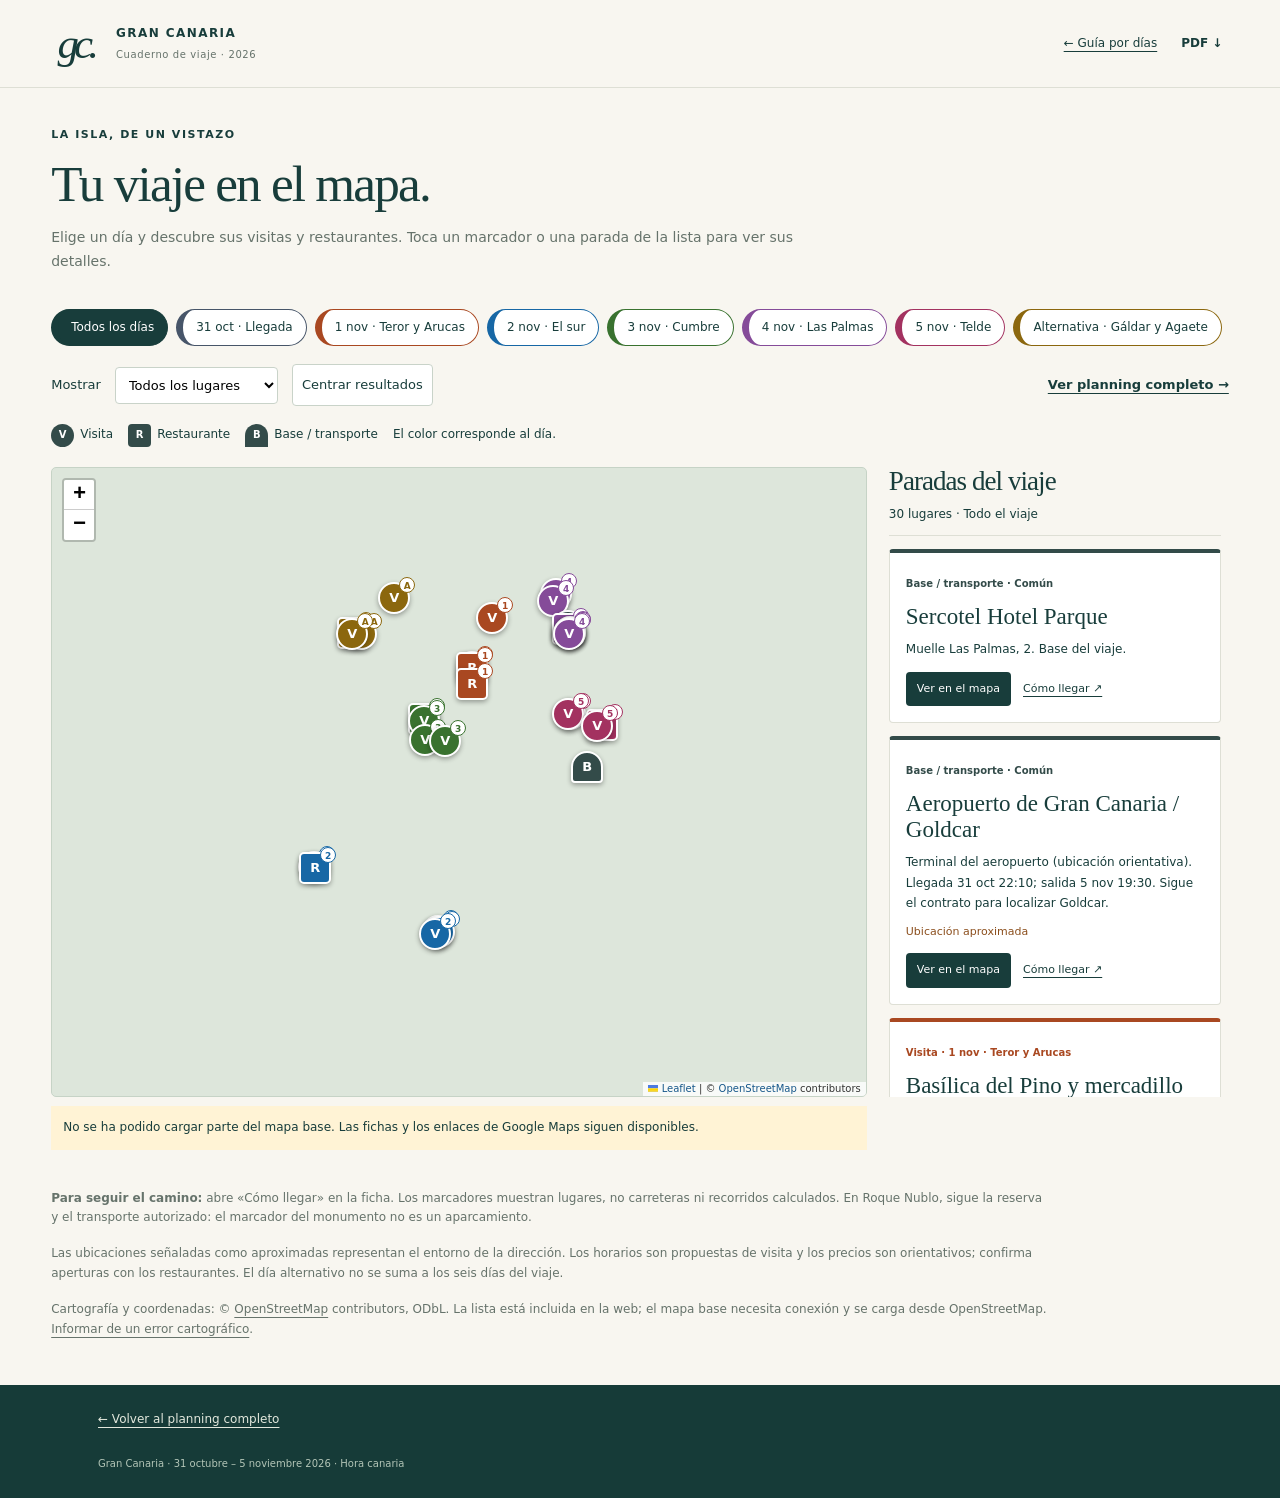
==== mapa.html @ e0707c63 "Add interactive trip map with daily and restaurant filters" ====
<!doctype html>
<html lang="es"><head><meta charset="utf-8"><meta name="viewport" content="width=device-width,initial-scale=1"><meta name="theme-color" content="#173e3c"><meta name="description" content="Mapa interactivo del viaje a Gran Canaria: lugares y restaurantes por día."><title>Mapa del viaje · Gran Canaria 2026</title><link rel="icon" href="assets/favicon.svg"><link rel="stylesheet" href="assets/leaflet/leaflet.css"><link rel="stylesheet" href="style.css"><link rel="stylesheet" href="map.css"><script src="assets/leaflet/leaflet.js" defer></script><script src="map.js" defer></script></head>
<body class="map-page"><a class="skip" href="#map-main">Saltar al mapa y filtros</a><header class="site-header"><a class="brand" href="index.html#inicio"><span class="brand-mark" aria-hidden="true">gc.</span><span>GRAN CANARIA<small>Cuaderno de viaje · 2026</small></span></a><div class="header-actions"><a href="index.html#inicio">← Guía por días</a><a class="pdf-link" href="guia-gran-canaria.pdf" download>PDF ↓</a></div></header>
<main id="map-main"><div class="map-intro"><span class="eyebrow">La isla, de un vistazo</span><h1>Tu viaje en el mapa.</h1><p>Elige un día y descubre sus visitas y restaurantes. Toca un marcador o una parada de la lista para ver sus detalles.</p></div>
<section class="map-controls" aria-label="Filtros del mapa"><div id="day-filters" role="group" aria-label="Día del viaje"></div><div class="type-controls"><label for="place-type">Mostrar</label><select id="place-type"><option value="all">Todos los lugares</option><option value="visita">Solo visitas</option><option value="restaurante">Solo restaurantes</option><option value="base">Hotel y aeropuerto</option></select><button id="fit-map" type="button">Centrar resultados</button><a id="day-planning" href="index.html#inicio">Ver planning completo →</a></div><p class="map-key"><span><i class="key-symbol circle">V</i> Visita</span><span><i class="key-symbol square">R</i> Restaurante</span><span><i class="key-symbol base">B</i> Base / transporte</span><span>El color corresponde al día.</span></p></section>
<div class="map-workspace"><section class="map-view" aria-label="Mapa de lugares"><div id="trip-map" aria-label="Mapa interactivo de Gran Canaria"></div><p id="map-message" role="status">Cargando mapa…</p></section><section class="places-panel" aria-labelledby="results-title"><div class="results-header"><h2 id="results-title">Paradas del viaje</h2><p id="place-count" aria-live="polite"></p></div><div id="place-list"></div></section></div>
<aside class="map-notes"><p><b>Para seguir el camino:</b> abre «Cómo llegar» en la ficha. Los marcadores muestran lugares, no carreteras ni recorridos calculados. En Roque Nublo, sigue la reserva y el transporte autorizado: el marcador del monumento no es un aparcamiento.</p><p>Las ubicaciones señaladas como aproximadas representan el entorno de la dirección. Los horarios son propuestas de visita y los precios son orientativos; confirma aperturas con los restaurantes. El día alternativo no se suma a los seis días del viaje.</p><p>Cartografía y coordenadas: © <a href="https://www.openstreetmap.org/copyright" target="_blank" rel="noopener">OpenStreetMap</a> contributors, ODbL. La lista está incluida en la web; el mapa base necesita conexión y se carga desde OpenStreetMap. <a href="https://www.openstreetmap.org/fixthemap" target="_blank" rel="noopener">Informar de un error cartográfico</a>.</p></aside>
<noscript><p class="map-notes">Activa JavaScript para utilizar el mapa y los filtros. Puedes seguir usando todas las rutas en la <a href="index.html">guía por días</a>.</p></noscript></main><footer><a href="index.html#inicio">← Volver al planning completo</a><p class="footer-note">Gran Canaria · 31 octubre – 5 noviembre 2026 · Hora canaria</p></footer></body></html>
---- assets/leaflet/leaflet.css ----
/* required styles */

.leaflet-pane,
.leaflet-tile,
.leaflet-marker-icon,
.leaflet-marker-shadow,
.leaflet-tile-container,
.leaflet-pane > svg,
.leaflet-pane > canvas,
.leaflet-zoom-box,
.leaflet-image-layer,
.leaflet-layer {
	position: absolute;
	left: 0;
	top: 0;
	}
.leaflet-container {
	overflow: hidden;
	}
.leaflet-tile,
.leaflet-marker-icon,
.leaflet-marker-shadow {
	-webkit-user-select: none;
	   -moz-user-select: none;
	        user-select: none;
	  -webkit-user-drag: none;
	}
/* Prevents IE11 from highlighting tiles in blue */
.leaflet-tile::selection {
	background: transparent;
}
/* Safari renders non-retina tile on retina better with this, but Chrome is worse */
.leaflet-safari .leaflet-tile {
	image-rendering: -webkit-optimize-contrast;
	}
/* hack that prevents hw layers "stretching" when loading new tiles */
.leaflet-safari .leaflet-tile-container {
	width: 1600px;
	height: 1600px;
	-webkit-transform-origin: 0 0;
	}
.leaflet-marker-icon,
.leaflet-marker-shadow {
	display: block;
	}
/* .leaflet-container svg: reset svg max-width decleration shipped in Joomla! (joomla.org) 3.x */
/* .leaflet-container img: map is broken in FF if you have max-width: 100% on tiles */
.leaflet-container .leaflet-overlay-pane svg {
	max-width: none !important;
	max-height: none !important;
	}
.leaflet-container .leaflet-marker-pane img,
.leaflet-container .leaflet-shadow-pane img,
.leaflet-container .leaflet-tile-pane img,
.leaflet-container img.leaflet-image-layer,
.leaflet-container .leaflet-tile {
	max-width: none !important;
	max-height: none !important;
	width: auto;
	padding: 0;
	}

.leaflet-container img.leaflet-tile {
	/* See: https://bugs.chromium.org/p/chromium/issues/detail?id=600120 */
	mix-blend-mode: plus-lighter;
}

.leaflet-container.leaflet-touch-zoom {
	-ms-touch-action: pan-x pan-y;
	touch-action: pan-x pan-y;
	}
.leaflet-container.leaflet-touch-drag {
	-ms-touch-action: pinch-zoom;
	/* Fallback for FF which doesn't support pinch-zoom */
	touch-action: none;
	touch-action: pinch-zoom;
}
.leaflet-container.leaflet-touch-drag.leaflet-touch-zoom {
	-ms-touch-action: none;
	touch-action: none;
}
.leaflet-container {
	-webkit-tap-highlight-color: transparent;
}
.leaflet-container a {
	-webkit-tap-highlight-color: rgba(51, 181, 229, 0.4);
}
.leaflet-tile {
	filter: inherit;
	visibility: hidden;
	}
.leaflet-tile-loaded {
	visibility: inherit;
	}
.leaflet-zoom-box {
	width: 0;
	height: 0;
	-moz-box-sizing: border-box;
	     box-sizing: border-box;
	z-index: 800;
	}
/* workaround for https://bugzilla.mozilla.org/show_bug.cgi?id=888319 */
.leaflet-overlay-pane svg {
	-moz-user-select: none;
	}

.leaflet-pane         { z-index: 400; }

.leaflet-tile-pane    { z-index: 200; }
.leaflet-overlay-pane { z-index: 400; }
.leaflet-shadow-pane  { z-index: 500; }
.leaflet-marker-pane  { z-index: 600; }
.leaflet-tooltip-pane   { z-index: 650; }
.leaflet-popup-pane   { z-index: 700; }

.leaflet-map-pane canvas { z-index: 100; }
.leaflet-map-pane svg    { z-index: 200; }

.leaflet-vml-shape {
	width: 1px;
	height: 1px;
	}
.lvml {
	behavior: url(#default#VML);
	display: inline-block;
	position: absolute;
	}


/* control positioning */

.leaflet-control {
	position: relative;
	z-index: 800;
	pointer-events: visiblePainted; /* IE 9-10 doesn't have auto */
	pointer-events: auto;
	}
.leaflet-top,
.leaflet-bottom {
	position: absolute;
	z-index: 1000;
	pointer-events: none;
	}
.leaflet-top {
	top: 0;
	}
.leaflet-right {
	right: 0;
	}
.leaflet-bottom {
	bottom: 0;
	}
.leaflet-left {
	left: 0;
	}
.leaflet-control {
	float: left;
	clear: both;
	}
.leaflet-right .leaflet-control {
	float: right;
	}
.leaflet-top .leaflet-control {
	margin-top: 10px;
	}
.leaflet-bottom .leaflet-control {
	margin-bottom: 10px;
	}
.leaflet-left .leaflet-control {
	margin-left: 10px;
	}
.leaflet-right .leaflet-control {
	margin-right: 10px;
	}


/* zoom and fade animations */

.leaflet-fade-anim .leaflet-popup {
	opacity: 0;
	-webkit-transition: opacity 0.2s linear;
	   -moz-transition: opacity 0.2s linear;
	        transition: opacity 0.2s linear;
	}
.leaflet-fade-anim .leaflet-map-pane .leaflet-popup {
	opacity: 1;
	}
.leaflet-zoom-animated {
	-webkit-transform-origin: 0 0;
	    -ms-transform-origin: 0 0;
	        transform-origin: 0 0;
	}
svg.leaflet-zoom-animated {
	will-change: transform;
}

.leaflet-zoom-anim .leaflet-zoom-animated {
	-webkit-transition: -webkit-transform 0.25s cubic-bezier(0,0,0.25,1);
	   -moz-transition:    -moz-transform 0.25s cubic-bezier(0,0,0.25,1);
	        transition:         transform 0.25s cubic-bezier(0,0,0.25,1);
	}
.leaflet-zoom-anim .leaflet-tile,
.leaflet-pan-anim .leaflet-tile {
	-webkit-transition: none;
	   -moz-transition: none;
	        transition: none;
	}

.leaflet-zoom-anim .leaflet-zoom-hide {
	visibility: hidden;
	}


/* cursors */

.leaflet-interactive {
	cursor: pointer;
	}
.leaflet-grab {
	cursor: -webkit-grab;
	cursor:    -moz-grab;
	cursor:         grab;
	}
.leaflet-crosshair,
.leaflet-crosshair .leaflet-interactive {
	cursor: crosshair;
	}
.leaflet-popup-pane,
.leaflet-control {
	cursor: auto;
	}
.leaflet-dragging .leaflet-grab,
.leaflet-dragging .leaflet-grab .leaflet-interactive,
.leaflet-dragging .leaflet-marker-draggable {
	cursor: move;
	cursor: -webkit-grabbing;
	cursor:    -moz-grabbing;
	cursor:         grabbing;
	}

/* marker & overlays interactivity */
.leaflet-marker-icon,
.leaflet-marker-shadow,
.leaflet-image-layer,
.leaflet-pane > svg path,
.leaflet-tile-container {
	pointer-events: none;
	}

.leaflet-marker-icon.leaflet-interactive,
.leaflet-image-layer.leaflet-interactive,
.leaflet-pane > svg path.leaflet-interactive,
svg.leaflet-image-layer.leaflet-interactive path {
	pointer-events: visiblePainted; /* IE 9-10 doesn't have auto */
	pointer-events: auto;
	}

/* visual tweaks */

.leaflet-container {
	background: #ddd;
	outline-offset: 1px;
	}
.leaflet-container a {
	color: #0078A8;
	}
.leaflet-zoom-box {
	border: 2px dotted #38f;
	background: rgba(255,255,255,0.5);
	}


/* general typography */
.leaflet-container {
	font-family: "Helvetica Neue", Arial, Helvetica, sans-serif;
	font-size: 12px;
	font-size: 0.75rem;
	line-height: 1.5;
	}


/* general toolbar styles */

.leaflet-bar {
	box-shadow: 0 1px 5px rgba(0,0,0,0.65);
	border-radius: 4px;
	}
.leaflet-bar a {
	background-color: #fff;
	border-bottom: 1px solid #ccc;
	width: 26px;
	height: 26px;
	line-height: 26px;
	display: block;
	text-align: center;
	text-decoration: none;
	color: black;
	}
.leaflet-bar a,
.leaflet-control-layers-toggle {
	background-position: 50% 50%;
	background-repeat: no-repeat;
	display: block;
	}
.leaflet-bar a:hover,
.leaflet-bar a:focus {
	background-color: #f4f4f4;
	}
.leaflet-bar a:first-child {
	border-top-left-radius: 4px;
	border-top-right-radius: 4px;
	}
.leaflet-bar a:last-child {
	border-bottom-left-radius: 4px;
	border-bottom-right-radius: 4px;
	border-bottom: none;
	}
.leaflet-bar a.leaflet-disabled {
	cursor: default;
	background-color: #f4f4f4;
	color: #bbb;
	}

.leaflet-touch .leaflet-bar a {
	width: 30px;
	height: 30px;
	line-height: 30px;
	}
.leaflet-touch .leaflet-bar a:first-child {
	border-top-left-radius: 2px;
	border-top-right-radius: 2px;
	}
.leaflet-touch .leaflet-bar a:last-child {
	border-bottom-left-radius: 2px;
	border-bottom-right-radius: 2px;
	}

/* zoom control */

.leaflet-control-zoom-in,
.leaflet-control-zoom-out {
	font: bold 18px 'Lucida Console', Monaco, monospace;
	text-indent: 1px;
	}

.leaflet-touch .leaflet-control-zoom-in, .leaflet-touch .leaflet-control-zoom-out  {
	font-size: 22px;
	}


/* layers control */

.leaflet-control-layers {
	box-shadow: 0 1px 5px rgba(0,0,0,0.4);
	background: #fff;
	border-radius: 5px;
	}
.leaflet-control-layers-toggle {
	background-image: url(images/layers.png);
	width: 36px;
	height: 36px;
	}
.leaflet-retina .leaflet-control-layers-toggle {
	background-image: url(images/layers-2x.png);
	background-size: 26px 26px;
	}
.leaflet-touch .leaflet-control-layers-toggle {
	width: 44px;
	height: 44px;
	}
.leaflet-control-layers .leaflet-control-layers-list,
.leaflet-control-layers-expanded .leaflet-control-layers-toggle {
	display: none;
	}
.leaflet-control-layers-expanded .leaflet-control-layers-list {
	display: block;
	position: relative;
	}
.leaflet-control-layers-expanded {
	padding: 6px 10px 6px 6px;
	color: #333;
	background: #fff;
	}
.leaflet-control-layers-scrollbar {
	overflow-y: scroll;
	overflow-x: hidden;
	padding-right: 5px;
	}
.leaflet-control-layers-selector {
	margin-top: 2px;
	position: relative;
	top: 1px;
	}
.leaflet-control-layers label {
	display: block;
	font-size: 13px;
	font-size: 1.08333em;
	}
.leaflet-control-layers-separator {
	height: 0;
	border-top: 1px solid #ddd;
	margin: 5px -10px 5px -6px;
	}

/* Default icon URLs */
.leaflet-default-icon-path { /* used only in path-guessing heuristic, see L.Icon.Default */
	background-image: url(images/marker-icon.png);
	}


/* attribution and scale controls */

.leaflet-container .leaflet-control-attribution {
	background: #fff;
	background: rgba(255, 255, 255, 0.8);
	margin: 0;
	}
.leaflet-control-attribution,
.leaflet-control-scale-line {
	padding: 0 5px;
	color: #333;
	line-height: 1.4;
	}
.leaflet-control-attribution a {
	text-decoration: none;
	}
.leaflet-control-attribution a:hover,
.leaflet-control-attribution a:focus {
	text-decoration: underline;
	}
.leaflet-attribution-flag {
	display: inline !important;
	vertical-align: baseline !important;
	width: 1em;
	height: 0.6669em;
	}
.leaflet-left .leaflet-control-scale {
	margin-left: 5px;
	}
.leaflet-bottom .leaflet-control-scale {
	margin-bottom: 5px;
	}
.leaflet-control-scale-line {
	border: 2px solid #777;
	border-top: none;
	line-height: 1.1;
	padding: 2px 5px 1px;
	white-space: nowrap;
	-moz-box-sizing: border-box;
	     box-sizing: border-box;
	background: rgba(255, 255, 255, 0.8);
	text-shadow: 1px 1px #fff;
	}
.leaflet-control-scale-line:not(:first-child) {
	border-top: 2px solid #777;
	border-bottom: none;
	margin-top: -2px;
	}
.leaflet-control-scale-line:not(:first-child):not(:last-child) {
	border-bottom: 2px solid #777;
	}

.leaflet-touch .leaflet-control-attribution,
.leaflet-touch .leaflet-control-layers,
.leaflet-touch .leaflet-bar {
	box-shadow: none;
	}
.leaflet-touch .leaflet-control-layers,
.leaflet-touch .leaflet-bar {
	border: 2px solid rgba(0,0,0,0.2);
	background-clip: padding-box;
	}


/* popup */

.leaflet-popup {
	position: absolute;
	text-align: center;
	margin-bottom: 20px;
	}
.leaflet-popup-content-wrapper {
	padding: 1px;
	text-align: left;
	border-radius: 12px;
	}
.leaflet-popup-content {
	margin: 13px 24px 13px 20px;
	line-height: 1.3;
	font-size: 13px;
	font-size: 1.08333em;
	min-height: 1px;
	}
.leaflet-popup-content p {
	margin: 17px 0;
	margin: 1.3em 0;
	}
.leaflet-popup-tip-container {
	width: 40px;
	height: 20px;
	position: absolute;
	left: 50%;
	margin-top: -1px;
	margin-left: -20px;
	overflow: hidden;
	pointer-events: none;
	}
.leaflet-popup-tip {
	width: 17px;
	height: 17px;
	padding: 1px;

	margin: -10px auto 0;
	pointer-events: auto;

	-webkit-transform: rotate(45deg);
	   -moz-transform: rotate(45deg);
	    -ms-transform: rotate(45deg);
	        transform: rotate(45deg);
	}
.leaflet-popup-content-wrapper,
.leaflet-popup-tip {
	background: white;
	color: #333;
	box-shadow: 0 3px 14px rgba(0,0,0,0.4);
	}
.leaflet-container a.leaflet-popup-close-button {
	position: absolute;
	top: 0;
	right: 0;
	border: none;
	text-align: center;
	width: 24px;
	height: 24px;
	font: 16px/24px Tahoma, Verdana, sans-serif;
	color: #757575;
	text-decoration: none;
	background: transparent;
	}
.leaflet-container a.leaflet-popup-close-button:hover,
.leaflet-container a.leaflet-popup-close-button:focus {
	color: #585858;
	}
.leaflet-popup-scrolled {
	overflow: auto;
	}

.leaflet-oldie .leaflet-popup-content-wrapper {
	-ms-zoom: 1;
	}
.leaflet-oldie .leaflet-popup-tip {
	width: 24px;
	margin: 0 auto;

	-ms-filter: "progid:DXImageTransform.Microsoft.Matrix(M11=0.70710678, M12=0.70710678, M21=-0.70710678, M22=0.70710678)";
	filter: progid:DXImageTransform.Microsoft.Matrix(M11=0.70710678, M12=0.70710678, M21=-0.70710678, M22=0.70710678);
	}

.leaflet-oldie .leaflet-control-zoom,
.leaflet-oldie .leaflet-control-layers,
.leaflet-oldie .leaflet-popup-content-wrapper,
.leaflet-oldie .leaflet-popup-tip {
	border: 1px solid #999;
	}


/* div icon */

.leaflet-div-icon {
	background: #fff;
	border: 1px solid #666;
	}


/* Tooltip */
/* Base styles for the element that has a tooltip */
.leaflet-tooltip {
	position: absolute;
	padding: 6px;
	background-color: #fff;
	border: 1px solid #fff;
	border-radius: 3px;
	color: #222;
	white-space: nowrap;
	-webkit-user-select: none;
	-moz-user-select: none;
	-ms-user-select: none;
	user-select: none;
	pointer-events: none;
	box-shadow: 0 1px 3px rgba(0,0,0,0.4);
	}
.leaflet-tooltip.leaflet-interactive {
	cursor: pointer;
	pointer-events: auto;
	}
.leaflet-tooltip-top:before,
.leaflet-tooltip-bottom:before,
.leaflet-tooltip-left:before,
.leaflet-tooltip-right:before {
	position: absolute;
	pointer-events: none;
	border: 6px solid transparent;
	background: transparent;
	content: "";
	}

/* Directions */

.leaflet-tooltip-bottom {
	margin-top: 6px;
}
.leaflet-tooltip-top {
	margin-top: -6px;
}
.leaflet-tooltip-bottom:before,
.leaflet-tooltip-top:before {
	left: 50%;
	margin-left: -6px;
	}
.leaflet-tooltip-top:before {
	bottom: 0;
	margin-bottom: -12px;
	border-top-color: #fff;
	}
.leaflet-tooltip-bottom:before {
	top: 0;
	margin-top: -12px;
	margin-left: -6px;
	border-bottom-color: #fff;
	}
.leaflet-tooltip-left {
	margin-left: -6px;
}
.leaflet-tooltip-right {
	margin-left: 6px;
}
.leaflet-tooltip-left:before,
.leaflet-tooltip-right:before {
	top: 50%;
	margin-top: -6px;
	}
.leaflet-tooltip-left:before {
	right: 0;
	margin-right: -12px;
	border-left-color: #fff;
	}
.leaflet-tooltip-right:before {
	left: 0;
	margin-left: -12px;
	border-right-color: #fff;
	}

/* Printing */

@media print {
	/* Prevent printers from removing background-images of controls. */
	.leaflet-control {
		-webkit-print-color-adjust: exact;
		print-color-adjust: exact;
		}
	}
---- style.css ----
@charset "UTF-8";
:root{--ink:#183d3b;--muted:#66736b;--paper:#f8f6f0;--line:#dedfd5;--sand:#e9e2d1;--accent:#b55738;--white:#fff;--serif:Georgia,'Times New Roman',serif;--sans:system-ui,-apple-system,'Segoe UI',sans-serif}*{box-sizing:border-box}html{scroll-behavior:smooth;scroll-padding-top:145px}body{margin:0;background:var(--paper);color:var(--ink);font-family:var(--sans);font-size:16px;line-height:1.65}a{color:inherit;text-underline-offset:4px}button{font:inherit;cursor:pointer}button,a{-webkit-tap-highlight-color:transparent}a:focus-visible,button:focus-visible,summary:focus-visible{outline:3px solid #d87845;outline-offset:5px}button{color:inherit}h1,h2,h3,p{margin-top:0}h1,h2{font-family:var(--serif);font-weight:400;letter-spacing:-.035em;line-height:1.08}h3{line-height:1.3}p{margin-bottom:16px}.skip{position:fixed;z-index:100;top:-100px;left:15px;padding:12px;background:#fff}.skip:focus{top:10px}.site-header{height:88px;padding:0 4.5%;display:flex;align-items:center;justify-content:space-between;background:var(--paper);border-bottom:1px solid var(--line)}.brand{display:flex;align-items:center;gap:15px;text-decoration:none;font-size:12px;letter-spacing:.12em;font-weight:650}.brand small{display:block;font-size:10px;letter-spacing:.06em;font-weight:400;color:var(--muted);margin-top:3px}.brand-mark{font:italic 43px var(--serif);letter-spacing:-5px;margin-right:7px}.header-actions{display:flex;align-items:center;gap:24px;font-size:12px}.header-actions button{border:0;background:none;font-size:12px;text-decoration:underline;text-underline-offset:4px}.pdf-link{font-weight:650;text-decoration:none}.progress{color:var(--muted)}.day-nav{display:flex;gap:6px;justify-content:center;padding:13px 24px;background:rgba(248,246,240,.97);border-bottom:1px solid var(--line);position:sticky;top:0;z-index:20;overflow-x:auto;white-space:nowrap;scrollbar-width:thin}.day-nav a{font-size:12px;text-decoration:none;padding:8px 15px;border-radius:30px;transition:background .2s}.day-nav a:hover{background:var(--sand)}.day-nav a[aria-current=page]{background:var(--ink);color:#fff}.cover{height:570px;position:relative;overflow:hidden;color:white}.cover>img,.day-hero>img{position:absolute;width:100%;height:100%;object-fit:cover}.cover>img{object-position:center 50%}.cover-shade{position:absolute;inset:0;background:linear-gradient(90deg,rgba(9,32,31,.76),rgba(9,32,31,.24) 65%,rgba(9,32,31,.12))}.cover-copy{position:relative;padding:65px 8%;max-width:850px}.eyebrow{font-size:11px;font-weight:650;letter-spacing:.14em;text-transform:uppercase;display:block;margin-bottom:16px}.cover h1{font-size:clamp(58px,6.5vw,94px);margin:8px 0 22px}.cover h1 em{font-weight:400;color:#ede6cf}.cover p{font-size:16px;line-height:1.7;color:#f0f2e9;margin-bottom:28px}.button{display:inline-flex;align-items:center;justify-content:center;gap:25px;text-decoration:none;background:var(--ink);color:#fff;padding:13px 23px;border-radius:3px;font-size:13px;font-weight:600;border:1px solid transparent;min-height:46px}.button:hover{background:#2b5751}.button.light{background:var(--paper);color:var(--ink)}.button.light:hover{background:#fff}.photo-tag{position:absolute;bottom:25px;right:35px;color:#fff;font-size:10px;letter-spacing:.09em}.content{max-width:1180px;margin:auto;padding:55px 48px 70px}.intro{display:grid;grid-template-columns:1fr 1fr;gap:80px;padding:4px 0 52px;border-bottom:1px solid var(--line);margin-bottom:55px}.intro h2{font-size:47px;margin:0 0 20px}.intro p{font-size:15px;color:var(--muted);max-width:460px}.travel-facts{display:grid;grid-template-columns:1fr;gap:12px;padding-left:24px;border-left:1px solid var(--line)}.travel-facts>div{padding:4px 0}.travel-facts span{font-size:10px;text-transform:uppercase;letter-spacing:.1em;color:var(--accent);display:block}.travel-facts strong{font-size:18px;display:block;font-weight:550}.travel-facts small{font-size:12px;color:var(--muted)}.section-heading{display:flex;align-items:end;justify-content:space-between;gap:20px;margin:0 0 28px}.section-heading h2{font-size:42px;margin:0}.section-heading .eyebrow{margin-bottom:10px}.text-link{display:inline-block;font-size:13px;font-weight:550;margin:0 20px 13px 0;line-height:1.6}.day-grid{display:grid;grid-template-columns:repeat(3,1fr);gap:28px 24px}.day-card{background:transparent;display:block;text-decoration:none;border-bottom:1px solid var(--line)}.day-card img{width:100%;aspect-ratio:1.45;object-fit:cover;display:block;border-radius:4px}.day-card>div{padding:20px 2px 16px}.day-card .eyebrow{color:var(--accent);font-size:10px;margin:0 0 9px}.day-card h3{font-family:var(--serif);font-size:26px;font-weight:400;margin:0 0 11px;letter-spacing:-.02em}.day-card p{font-size:13px;color:var(--muted);line-height:1.65;min-height:44px}.card-action{display:flex;justify-content:space-between;font-size:12px;font-weight:600}.day-card:hover h3{text-decoration:underline;text-underline-offset:6px}.day-card:hover img{filter:brightness(1.06)}.weather{display:flex;gap:28px;background:#e7ece3;padding:32px 35px;border-radius:4px;margin:56px 0}.weather-icon{font-size:38px}.weather h3{font:30px var(--serif);font-weight:400;margin:0 0 13px}.weather p{font-size:14px;max-width:800px}.essentials>h2{font-size:38px}.essentials{display:grid;grid-template-columns:1fr 1fr;gap:24px}.essentials>h2{grid-column:1/-1}.essentials .panel{padding:23px;border:1px solid var(--line);margin:0}.essentials .panel p{font-size:13px}.essentials .timeline{display:none}.day-hero{height:360px;position:relative;color:white;overflow:hidden}.day-hero>img{object-position:center 45%}.day-hero-copy{position:relative;max-width:1180px;margin:auto;padding:40px 48px 25px}.back{display:block;font-size:12px;margin-bottom:30px;text-decoration:none;opacity:.9}.day-hero .eyebrow{margin-bottom:13px}.day-hero h2{font-size:clamp(38px,4.5vw,60px);margin:0 0 16px}.day-hero p{font-size:15px;max-width:650px}.day-tools{display:flex;align-items:center;justify-content:space-between;gap:20px;padding:0 0 24px;border-bottom:1px solid var(--line);font-size:12px;color:var(--muted)}.done-button{border:1px solid var(--line);border-radius:30px;padding:9px 16px;background:transparent;font-size:12px;white-space:nowrap}.done-button[aria-pressed=true]{background:var(--ink);color:white}.sights{display:grid;grid-template-columns:1fr 1fr;gap:45px;padding:35px 0 5px}.sight .eyebrow{font-size:10px;color:var(--accent);margin-bottom:10px}.sight h3{font:30px var(--serif);margin:0 0 12px}.sight p{font-size:14px;color:var(--muted)}.day-body{display:grid;grid-template-columns:1.1fr 1fr;gap:24px 40px;align-items:start;margin:25px 0}.day-body h3{font-size:19px;font-weight:550;margin:0 0 20px}.timeline{grid-column:1;grid-row:span 3;padding-right:10px}.stop{display:grid;grid-template-columns:115px 1fr;gap:15px;padding:17px 0;border-bottom:1px solid var(--line);font-size:14px;line-height:1.65}.stop:first-of-type{padding-top:3px}.time{font-size:12px;font-weight:650;color:var(--accent);padding-top:2px}.panel{grid-column:2;padding:24px;background:white;border:1px solid var(--line);border-radius:3px}.panel p{font-size:14px;line-height:1.75}.panel p:last-child{margin-bottom:0}.panel .text-link:last-child{margin-bottom:0}.food{background:#f0e9dc;border-color:#e0d7c5}.maps{background:#e8ede6;border:0}.map-link{display:flex;align-items:center;justify-content:space-between;gap:12px;font-size:13px;line-height:1.6;text-decoration:none;border-bottom:1px solid #cbd7ca;padding:12px 0}.map-link:hover{text-decoration:underline}.map-link:last-child{border-bottom:0}.map-link span{font-size:21px}.next-day{margin-top:42px;border-top:1px solid var(--line);padding-top:24px;display:flex;align-items:center;justify-content:space-between;gap:18px}.next-day .text-link{margin-bottom:0}.extra-photo{margin:35px 0 0}.extra-photo img{width:100%;max-height:360px;object-fit:cover;border-radius:4px}.extra-photo figcaption{font-size:11px;color:var(--muted);padding-top:7px}footer{background:#163b38;color:#e3e8dd;padding:38px max(5%,calc((100% - 1084px)/2));font-size:12px}footer .brand small{color:#b3c5b7}.footer-top{display:flex;align-items:center;justify-content:space-between;margin-bottom:26px}.footer-top>a:last-child{font-size:12px}footer details{border-top:1px solid #42615a;padding-top:22px}summary{cursor:pointer;font-weight:600;margin-bottom:17px}#photo-credits{display:grid;grid-template-columns:1fr 1fr;gap:10px 25px}#photo-credits p{font-size:11px}.footer-note{font-size:10px;color:#b3c5b7;margin:26px 0 0}.page[hidden]{display:none!important}.no-storage{font-size:12px}.page:target{scroll-margin-top:70px}
@media(min-width:1600px){.cover-copy{padding-left:calc((100% - 1084px)/2)}}
@media(max-width:900px){.day-nav{justify-content:flex-start;padding:10px 18px}.day-nav a{padding:8px 12px}.day-grid{grid-template-columns:1fr 1fr}.intro{gap:35px}.day-body{gap:20px}.timeline{padding-right:0}.stop{grid-template-columns:90px 1fr;gap:9px}.content{padding:38px 28px 50px}.day-hero-copy{padding:35px 28px}.progress{display:none}.day-hero{height:340px}.cover-copy{padding-left:7%;}.cover{height:550px}}
@media(max-width:600px){body{font-size:15px}.site-header{height:74px;padding:0 19px}.brand{font-size:10px;gap:9px}.brand-mark{font-size:36px}.brand small{font-size:9px}.header-actions{gap:8px}.header-actions button{display:none}.pdf-link{font-size:11px}.day-nav{padding:9px 13px;gap:2px}.day-nav a{font-size:11px}.cover{height:510px}.cover-copy{padding:47px 25px}.cover h1{font-size:62px}.cover-copy>.eyebrow{font-size:10px}.cover p{font-size:14px}.cover-shade{background:linear-gradient(90deg,rgba(9,32,31,.78),rgba(9,32,31,.3))}.photo-tag{font-size:9px;right:20px;bottom:17px}.content{padding:29px 21px 40px}.intro{grid-template-columns:1fr;gap:25px;margin-bottom:35px;padding-bottom:32px}.intro h2{font-size:38px}.travel-facts{padding-left:17px;gap:14px}.travel-facts strong{font-size:17px}.section-heading{display:block}.section-heading h2{font-size:36px;margin-bottom:14px}.day-grid{gap:24px 14px}.day-card img{aspect-ratio:1.1}.day-card h3{font-size:22px}.day-card .eyebrow{font-size:9px;letter-spacing:.07em}.day-card p{font-size:12px;min-height:60px}.day-card>div{padding-top:15px}.card-action{font-size:11px}.weather{padding:24px 20px;margin:36px 0;gap:12px}.weather-icon{display:none}.weather h3{font-size:27px}.weather p{font-size:13px}.essentials{display:block}.essentials .panel{margin-bottom:17px;padding:20px}.day-hero{height:320px}.day-hero-copy{padding:25px 22px}.day-hero h2{font-size:42px}.day-hero p{font-size:13px}.back{margin-bottom:24px}.day-hero .eyebrow{font-size:10px}.day-tools{align-items:start;flex-direction:column;gap:13px;font-size:11px}.sights{gap:20px;padding:27px 0 0}.sight h3{font-size:25px}.sight p{font-size:13px}.sight .eyebrow{font-size:9px;min-height:28px}.day-body{display:block;margin-top:25px}.day-body .panel{margin-top:22px;padding:22px}.timeline{margin-bottom:25px}.stop{grid-template-columns:91px 1fr;font-size:13px;gap:13px}.time{font-size:11px}.day-body h3{font-size:18px}.panel p{font-size:13px}.next-day .button{font-size:11px;padding:12px 15px}.next-day .text-link{font-size:11px}.next-day{gap:10px}.text-link{font-size:12px}footer{padding:30px 22px}.footer-top{gap:20px}#photo-credits{grid-template-columns:1fr}.footer-note{line-height:1.8}}
@media(prefers-reduced-motion:reduce){html{scroll-behavior:auto}*{transition:none!important}}
@media print{body{font-size:11px;background:white;color:black}.site-header,.day-nav,.header-actions,.day-tools,.next-day,.skip,footer,.cover .button,.day-grid,.extra-photo{display:none!important}.page[hidden],.page{display:block!important;break-before:page}.page:first-child{break-before:auto}.cover,.day-hero{height:auto;color:black;background:none}.cover>img,.day-hero>img,.cover-shade,.photo-tag,.back{display:none}.cover-copy,.day-hero-copy{padding:20px 0}.cover h1,.day-hero h2{font-size:32px;color:black}.cover h1 em,.cover p{color:black}.content{padding:0;max-width:none}.day-body,.intro,.essentials,.sights{display:block}.panel,.timeline{break-inside:avoid;margin:10px 0;padding:12px}.sights{display:none}.stop{padding:8px 0}.weather{padding:15px;margin:15px 0}.intro{padding-bottom:10px;margin-bottom:10px}.text-link,.map-link{font-size:10px}.essentials .panel{margin:10px 0}.cover p{font-size:12px}.travel-facts{display:none}}

.map-invitation{display:flex;align-items:center;justify-content:space-between;gap:30px;margin:0 0 45px;padding:30px;background:#e7ece3;border-radius:4px}.map-invitation h2{font-size:35px;margin:0 0 13px}.map-invitation p{font-size:14px;max-width:600px;margin:0}.map-invitation .button{flex-shrink:0}.day-map-link{font-size:12px;font-weight:650;margin-left:auto;white-space:nowrap}@media(max-width:600px){.map-invitation{display:block;padding:24px}.map-invitation .button{margin-top:20px}.day-map-link{margin-left:0}.day-nav a{padding:8px 10px}}
---- map.css ----
.map-intro{max-width:1350px;margin:auto;padding:38px 4% 20px}.map-intro h1{font-size:clamp(35px,4vw,54px);margin:0 0 15px}.map-intro p{font-size:14px;max-width:800px;color:var(--muted)}.map-intro .eyebrow{margin-bottom:12px}.map-controls{max-width:1350px;margin:auto;padding:0 4% 20px}#day-filters{display:flex;flex-wrap:wrap;gap:8px;margin-bottom:18px}#day-filters button{border:1px solid var(--day-color);border-left:7px solid var(--day-color);border-radius:30px;padding:8px 13px;background:white;font-size:12px}#day-filters button[aria-pressed=true]{background:var(--day-color);color:white}.type-controls{display:flex;align-items:center;gap:14px;flex-wrap:wrap;font-size:13px}.type-controls select,.type-controls button{border:1px solid #c9d3c9;background:white;border-radius:4px;padding:9px;font:inherit}.type-controls>a{margin-left:auto;font-weight:600}.map-key{display:flex;flex-wrap:wrap;gap:15px;font-size:12px;margin:18px 0 0}.map-key>span{display:flex;gap:6px;align-items:center}.key-symbol{display:inline-grid;place-items:center;background:#334b49;color:white;width:23px;height:23px;font-size:10px;font-weight:bold;font-style:normal}.key-symbol.circle{border-radius:50%}.key-symbol.square{border-radius:4px}.key-symbol.base{border-radius:50% 50% 0 0}.map-workspace{max-width:1350px;margin:auto;padding:0 4%;display:grid;grid-template-columns:minmax(0,1fr) 340px;gap:22px;align-items:start}.map-view{position:sticky;top:18px;min-width:0}#trip-map{height:650px;height:min(70vh,720px);min-height:400px;background:#dde6db;border:1px solid #c6d3c6;border-radius:5px;z-index:1}.leaflet-container{font-family:var(--sans);font-size:12px}.leaflet-control-attribution{font-size:10px!important}.leaflet-control-attribution a{color:#16578a}#map-message{font-size:12px;background:#fff3d5;padding:12px;margin:9px 0}.places-panel{max-height:720px;max-height:70vh;overflow:auto;padding:0 8px 0 0}.results-header{position:sticky;top:0;background:var(--paper);padding:0 0 10px;z-index:2;border-bottom:1px solid var(--line)}.results-header h2{font-size:27px;margin:0 0 9px}.results-header p{font-size:12px;margin:0}.place-card{background:white;border:1px solid var(--line);border-top:4px solid var(--day-color);border-radius:4px;margin:13px 0;padding:16px}.place-category{color:var(--day-color);font-size:10px;font-weight:650}.place-card h3{font:23px var(--serif);margin:9px 0}.place-card p{font-size:12px;line-height:1.7;margin-bottom:10px}.place-actions{display:flex;flex-wrap:wrap;gap:12px;margin-top:12px;align-items:center}.place-actions button{background:var(--ink);border:0;color:white;border-radius:4px;font-size:11px;padding:8px 11px}.place-actions a{font-size:11px}.approx{font-size:11px!important;color:#8b4e1c;display:block}.trip-pin-wrapper{background:transparent;border:0}.trip-pin{height:32px;width:32px;background:var(--pin-color);color:white;display:flex;align-items:center;justify-content:center;border:2px solid white;box-shadow:0 2px 5px #0005;border-radius:50%;font-weight:750;font-size:13px;position:relative}.trip-pin.restaurante{border-radius:5px}.trip-pin.base{border-radius:50% 50% 4px 4px}.trip-pin small{position:absolute;top:-7px;right:-7px;border-radius:50%;background:white;color:var(--pin-color);font-size:9px;height:16px;min-width:16px;text-align:center;line-height:16px;border:1px solid var(--pin-color)}.trip-pin small:empty{display:none}.place-popup .eyebrow{font-size:9px;margin-bottom:8px}.place-popup h3{font:22px var(--serif);margin:0 0 10px}.place-popup p{font-size:12px;margin:9px 0}.place-popup a{font-size:12px;color:#16578a}.map-notes{max-width:1350px;padding:30px 4%;margin:auto}.map-notes p{font-size:12px;color:var(--muted);max-width:1000px}.empty-results{font-size:14px;padding:20px}button:disabled{opacity:.5;cursor:default}.map-page footer{padding-top:25px;padding-bottom:25px}
@media(max-width:1000px){.map-workspace{grid-template-columns:minmax(0,1fr) 300px;gap:14px}}
@media(max-width:760px){.map-workspace{display:flex;flex-direction:column;gap:20px;padding:0 18px}.map-view{position:relative;top:0;width:100%;scroll-margin-top:12px}#trip-map{height:52vh;min-height:340px}.places-panel{max-height:none;overflow:visible;width:100%;padding:0}.results-header{position:static}.place-card{padding:18px}.map-intro{padding:30px 20px 12px}.map-controls{padding:0 20px 20px}.map-notes{padding:25px 20px}.type-controls>a{margin:0;width:100%}#day-filters{gap:7px}#day-filters button{font-size:11px;padding:8px 11px}.type-controls{font-size:12px}.map-key{font-size:10px;gap:10px}.map-page .header-actions>a{font-size:11px}.map-page .brand small{display:none}.leaflet-popup-content{max-width:240px}.place-actions button,.place-actions a{font-size:12px}.place-card p{font-size:13px}}
@media print{.map-view,.map-controls{display:none}.map-workspace{display:block}.places-panel{max-height:none;overflow:visible}.place-card{break-inside:avoid}.place-actions button{display:none}}
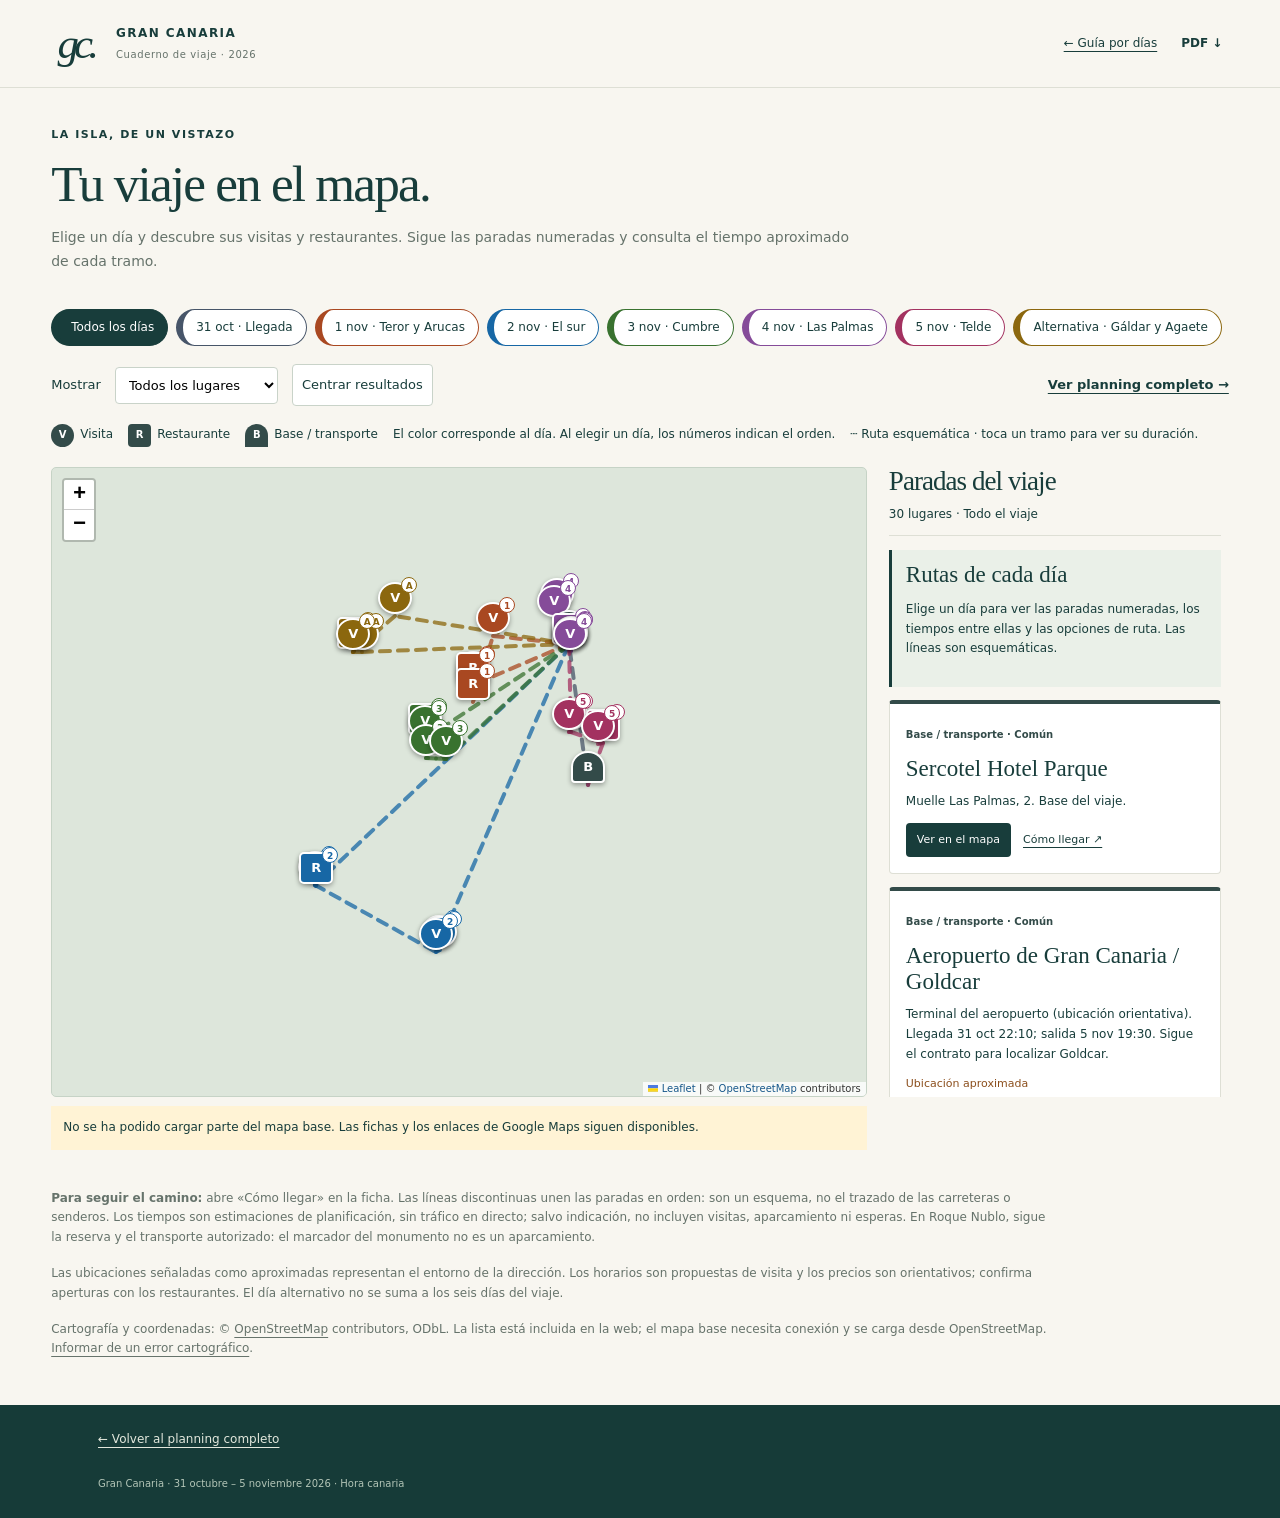
==== commit 40249593: "Add ordered daily routes and approximate travel times" ====
--- a/mapa.html
+++ b/mapa.html
@@ -1,8 +1,8 @@
 <!doctype html>
 <html lang="es"><head><meta charset="utf-8"><meta name="viewport" content="width=device-width,initial-scale=1"><meta name="theme-color" content="#173e3c"><meta name="description" content="Mapa interactivo del viaje a Gran Canaria: lugares y restaurantes por día."><title>Mapa del viaje · Gran Canaria 2026</title><link rel="icon" href="assets/favicon.svg"><link rel="stylesheet" href="assets/leaflet/leaflet.css"><link rel="stylesheet" href="style.css"><link rel="stylesheet" href="map.css"><script src="assets/leaflet/leaflet.js" defer></script><script src="map.js" defer></script></head>
 <body class="map-page"><a class="skip" href="#map-main">Saltar al mapa y filtros</a><header class="site-header"><a class="brand" href="index.html#inicio"><span class="brand-mark" aria-hidden="true">gc.</span><span>GRAN CANARIA<small>Cuaderno de viaje · 2026</small></span></a><div class="header-actions"><a href="index.html#inicio">← Guía por días</a><a class="pdf-link" href="guia-gran-canaria.pdf" download>PDF ↓</a></div></header>
-<main id="map-main"><div class="map-intro"><span class="eyebrow">La isla, de un vistazo</span><h1>Tu viaje en el mapa.</h1><p>Elige un día y descubre sus visitas y restaurantes. Toca un marcador o una parada de la lista para ver sus detalles.</p></div>
-<section class="map-controls" aria-label="Filtros del mapa"><div id="day-filters" role="group" aria-label="Día del viaje"></div><div class="type-controls"><label for="place-type">Mostrar</label><select id="place-type"><option value="all">Todos los lugares</option><option value="visita">Solo visitas</option><option value="restaurante">Solo restaurantes</option><option value="base">Hotel y aeropuerto</option></select><button id="fit-map" type="button">Centrar resultados</button><a id="day-planning" href="index.html#inicio">Ver planning completo →</a></div><p class="map-key"><span><i class="key-symbol circle">V</i> Visita</span><span><i class="key-symbol square">R</i> Restaurante</span><span><i class="key-symbol base">B</i> Base / transporte</span><span>El color corresponde al día.</span></p></section>
-<div class="map-workspace"><section class="map-view" aria-label="Mapa de lugares"><div id="trip-map" aria-label="Mapa interactivo de Gran Canaria"></div><p id="map-message" role="status">Cargando mapa…</p></section><section class="places-panel" aria-labelledby="results-title"><div class="results-header"><h2 id="results-title">Paradas del viaje</h2><p id="place-count" aria-live="polite"></p></div><div id="place-list"></div></section></div>
-<aside class="map-notes"><p><b>Para seguir el camino:</b> abre «Cómo llegar» en la ficha. Los marcadores muestran lugares, no carreteras ni recorridos calculados. En Roque Nublo, sigue la reserva y el transporte autorizado: el marcador del monumento no es un aparcamiento.</p><p>Las ubicaciones señaladas como aproximadas representan el entorno de la dirección. Los horarios son propuestas de visita y los precios son orientativos; confirma aperturas con los restaurantes. El día alternativo no se suma a los seis días del viaje.</p><p>Cartografía y coordenadas: © <a href="https://www.openstreetmap.org/copyright" target="_blank" rel="noopener">OpenStreetMap</a> contributors, ODbL. La lista está incluida en la web; el mapa base necesita conexión y se carga desde OpenStreetMap. <a href="https://www.openstreetmap.org/fixthemap" target="_blank" rel="noopener">Informar de un error cartográfico</a>.</p></aside>
+<main id="map-main"><div class="map-intro"><span class="eyebrow">La isla, de un vistazo</span><h1>Tu viaje en el mapa.</h1><p>Elige un día y descubre sus visitas y restaurantes. Sigue las paradas numeradas y consulta el tiempo aproximado de cada tramo.</p></div>
+<section class="map-controls" aria-label="Filtros del mapa"><div id="day-filters" role="group" aria-label="Día del viaje"></div><div class="type-controls"><label for="place-type">Mostrar</label><select id="place-type"><option value="all">Todos los lugares</option><option value="visita">Solo visitas</option><option value="restaurante">Solo restaurantes</option><option value="base">Hotel y aeropuerto</option></select><button id="fit-map" type="button">Centrar resultados</button><a id="day-planning" href="index.html#inicio">Ver planning completo →</a></div><p class="map-key"><span><i class="key-symbol circle">V</i> Visita</span><span><i class="key-symbol square">R</i> Restaurante</span><span><i class="key-symbol base">B</i> Base / transporte</span><span>El color corresponde al día. Al elegir un día, los números indican el orden.</span><span>┄ Ruta esquemática · toca un tramo para ver su duración.</span></p></section>
+<div class="map-workspace"><section class="map-view" aria-label="Mapa de lugares"><div id="trip-map" aria-label="Mapa interactivo de Gran Canaria"></div><p id="map-message" role="status">Cargando mapa…</p></section><section class="places-panel" aria-labelledby="results-title"><div class="results-header"><h2 id="results-title">Paradas del viaje</h2><p id="place-count" aria-live="polite"></p></div><section id="route-panel" aria-label="Ruta en orden de visita"></section><div id="place-list"></div></section></div>
+<aside class="map-notes"><p><b>Para seguir el camino:</b> abre «Cómo llegar» en la ficha. Las líneas discontinuas unen las paradas en orden: son un esquema, no el trazado de las carreteras o senderos. Los tiempos son estimaciones de planificación, sin tráfico en directo; salvo indicación, no incluyen visitas, aparcamiento ni esperas. En Roque Nublo, sigue la reserva y el transporte autorizado: el marcador del monumento no es un aparcamiento.</p><p>Las ubicaciones señaladas como aproximadas representan el entorno de la dirección. Los horarios son propuestas de visita y los precios son orientativos; confirma aperturas con los restaurantes. El día alternativo no se suma a los seis días del viaje.</p><p>Cartografía y coordenadas: © <a href="https://www.openstreetmap.org/copyright" target="_blank" rel="noopener">OpenStreetMap</a> contributors, ODbL. La lista está incluida en la web; el mapa base necesita conexión y se carga desde OpenStreetMap. <a href="https://www.openstreetmap.org/fixthemap" target="_blank" rel="noopener">Informar de un error cartográfico</a>.</p></aside>
 <noscript><p class="map-notes">Activa JavaScript para utilizar el mapa y los filtros. Puedes seguir usando todas las rutas en la <a href="index.html">guía por días</a>.</p></noscript></main><footer><a href="index.html#inicio">← Volver al planning completo</a><p class="footer-note">Gran Canaria · 31 octubre – 5 noviembre 2026 · Hora canaria</p></footer></body></html>
--- a/map.css
+++ b/map.css
@@ -2,3 +2,5 @@
 @media(max-width:1000px){.map-workspace{grid-template-columns:minmax(0,1fr) 300px;gap:14px}}
 @media(max-width:760px){.map-workspace{display:flex;flex-direction:column;gap:20px;padding:0 18px}.map-view{position:relative;top:0;width:100%;scroll-margin-top:12px}#trip-map{height:52vh;min-height:340px}.places-panel{max-height:none;overflow:visible;width:100%;padding:0}.results-header{position:static}.place-card{padding:18px}.map-intro{padding:30px 20px 12px}.map-controls{padding:0 20px 20px}.map-notes{padding:25px 20px}.type-controls>a{margin:0;width:100%}#day-filters{gap:7px}#day-filters button{font-size:11px;padding:8px 11px}.type-controls{font-size:12px}.map-key{font-size:10px;gap:10px}.map-page .header-actions>a{font-size:11px}.map-page .brand small{display:none}.leaflet-popup-content{max-width:240px}.place-actions button,.place-actions a{font-size:12px}.place-card p{font-size:13px}}
 @media print{.map-view,.map-controls{display:none}.map-workspace{display:block}.places-panel{max-height:none;overflow:visible}.place-card{break-inside:avoid}.place-actions button{display:none}}
+
+#route-panel{border-left:3px solid var(--ink);padding:12px 14px;margin-top:14px;background:#eaf0e8;font-size:12px}#route-panel h3{font:23px var(--serif);margin:0 0 12px}#route-panel select{max-width:100%;padding:8px;margin:8px 0;border:1px solid #a6b6ac;background:white;font:inherit}.route-note{line-height:1.6}.route-stops{padding-left:22px;margin-bottom:0}.route-stops li::marker{font-weight:bold}.route-stops button{font:inherit;font-weight:650;text-align:left;background:none;border:0;color:var(--ink);padding:5px 0;text-decoration:underline;cursor:pointer}.route-leg{padding:7px 0 15px;font-size:11px}.route-leg strong{display:block}.route-leg p{margin:7px 0;line-height:1.5}.route-leg a{display:inline-block;margin-top:6px}.trip-pin{min-width:32px;width:auto;padding:0 3px}.trip-pin-wrapper{min-width:34px}
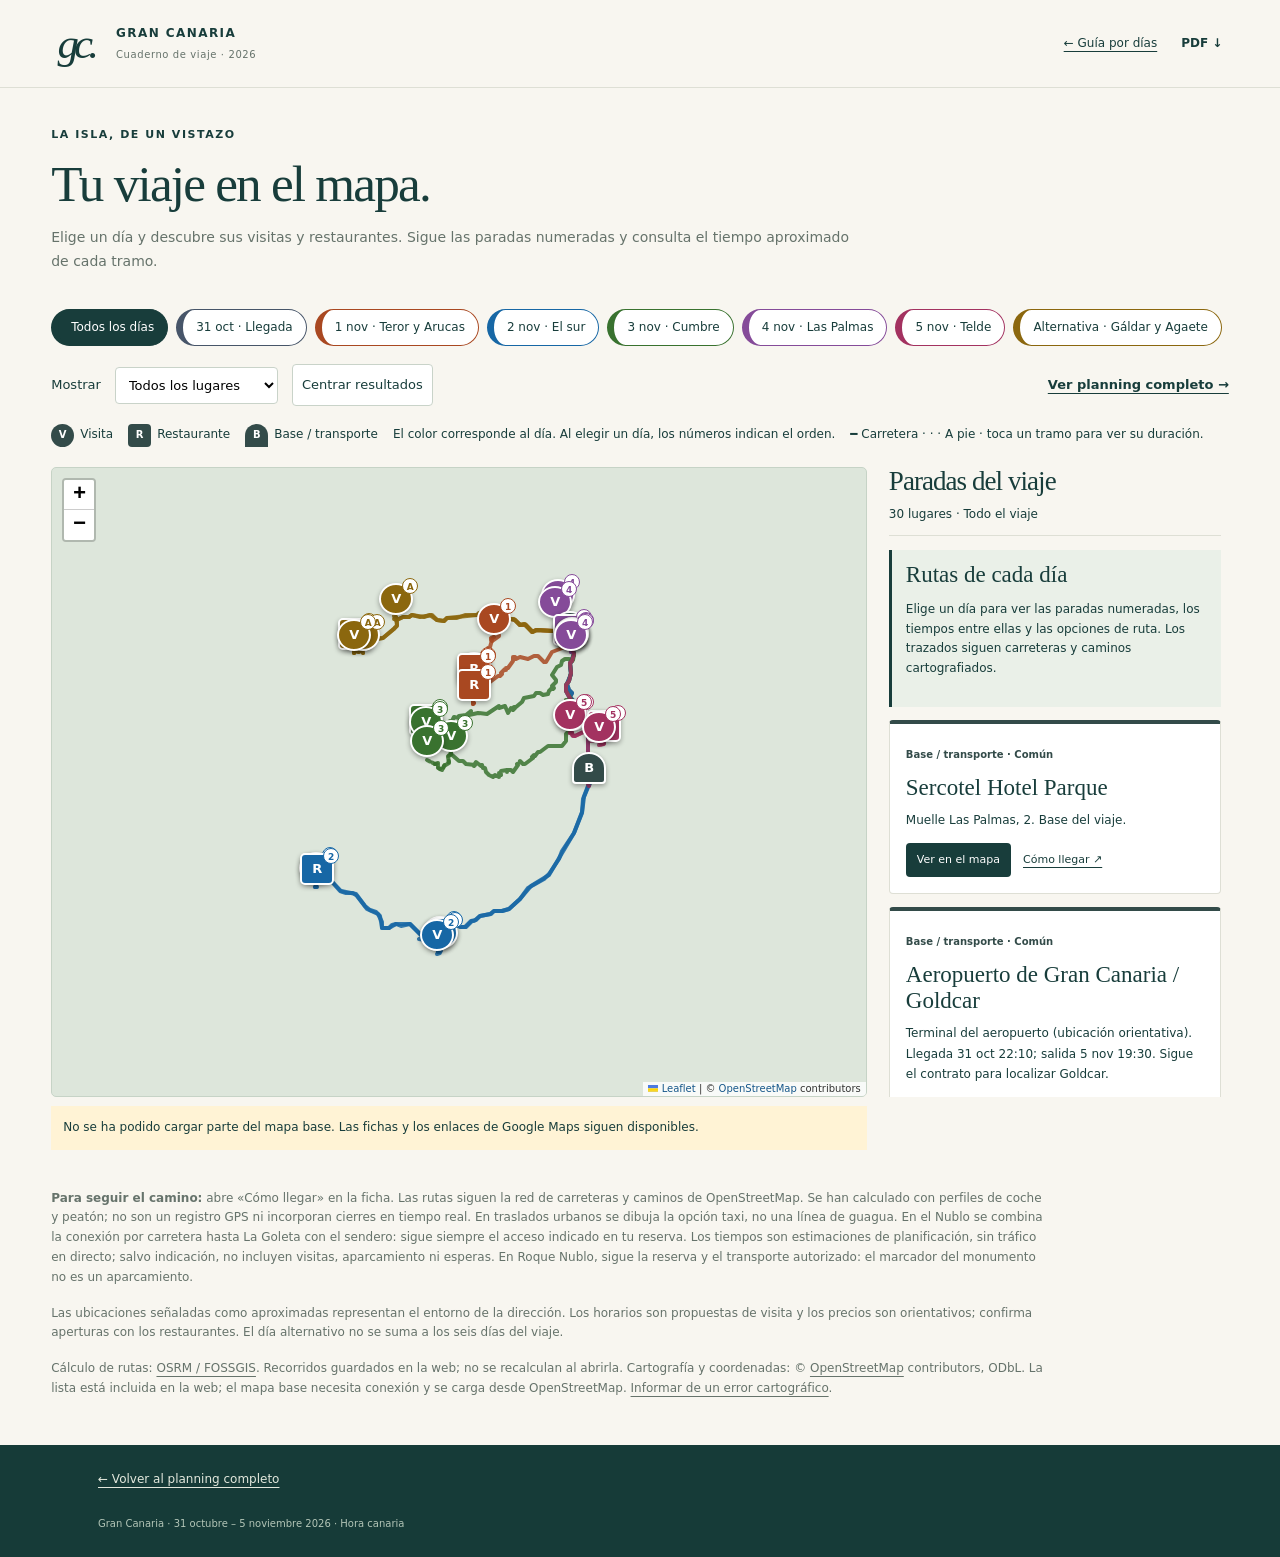
==== commit bfed6ef8: "Follow mapped roads and footpaths for all daily routes" ====
--- a/mapa.html
+++ b/mapa.html
@@ -2,7 +2,7 @@
 <html lang="es"><head><meta charset="utf-8"><meta name="viewport" content="width=device-width,initial-scale=1"><meta name="theme-color" content="#173e3c"><meta name="description" content="Mapa interactivo del viaje a Gran Canaria: lugares y restaurantes por día."><title>Mapa del viaje · Gran Canaria 2026</title><link rel="icon" href="assets/favicon.svg"><link rel="stylesheet" href="assets/leaflet/leaflet.css"><link rel="stylesheet" href="style.css"><link rel="stylesheet" href="map.css"><script src="assets/leaflet/leaflet.js" defer></script><script src="map.js" defer></script></head>
 <body class="map-page"><a class="skip" href="#map-main">Saltar al mapa y filtros</a><header class="site-header"><a class="brand" href="index.html#inicio"><span class="brand-mark" aria-hidden="true">gc.</span><span>GRAN CANARIA<small>Cuaderno de viaje · 2026</small></span></a><div class="header-actions"><a href="index.html#inicio">← Guía por días</a><a class="pdf-link" href="guia-gran-canaria.pdf" download>PDF ↓</a></div></header>
 <main id="map-main"><div class="map-intro"><span class="eyebrow">La isla, de un vistazo</span><h1>Tu viaje en el mapa.</h1><p>Elige un día y descubre sus visitas y restaurantes. Sigue las paradas numeradas y consulta el tiempo aproximado de cada tramo.</p></div>
-<section class="map-controls" aria-label="Filtros del mapa"><div id="day-filters" role="group" aria-label="Día del viaje"></div><div class="type-controls"><label for="place-type">Mostrar</label><select id="place-type"><option value="all">Todos los lugares</option><option value="visita">Solo visitas</option><option value="restaurante">Solo restaurantes</option><option value="base">Hotel y aeropuerto</option></select><button id="fit-map" type="button">Centrar resultados</button><a id="day-planning" href="index.html#inicio">Ver planning completo →</a></div><p class="map-key"><span><i class="key-symbol circle">V</i> Visita</span><span><i class="key-symbol square">R</i> Restaurante</span><span><i class="key-symbol base">B</i> Base / transporte</span><span>El color corresponde al día. Al elegir un día, los números indican el orden.</span><span>┄ Ruta esquemática · toca un tramo para ver su duración.</span></p></section>
+<section class="map-controls" aria-label="Filtros del mapa"><div id="day-filters" role="group" aria-label="Día del viaje"></div><div class="type-controls"><label for="place-type">Mostrar</label><select id="place-type"><option value="all">Todos los lugares</option><option value="visita">Solo visitas</option><option value="restaurante">Solo restaurantes</option><option value="base">Hotel y aeropuerto</option></select><button id="fit-map" type="button">Centrar resultados</button><a id="day-planning" href="index.html#inicio">Ver planning completo →</a></div><p class="map-key"><span><i class="key-symbol circle">V</i> Visita</span><span><i class="key-symbol square">R</i> Restaurante</span><span><i class="key-symbol base">B</i> Base / transporte</span><span>El color corresponde al día. Al elegir un día, los números indican el orden.</span><span>━ Carretera · · · A pie · toca un tramo para ver su duración.</span></p></section>
 <div class="map-workspace"><section class="map-view" aria-label="Mapa de lugares"><div id="trip-map" aria-label="Mapa interactivo de Gran Canaria"></div><p id="map-message" role="status">Cargando mapa…</p></section><section class="places-panel" aria-labelledby="results-title"><div class="results-header"><h2 id="results-title">Paradas del viaje</h2><p id="place-count" aria-live="polite"></p></div><section id="route-panel" aria-label="Ruta en orden de visita"></section><div id="place-list"></div></section></div>
-<aside class="map-notes"><p><b>Para seguir el camino:</b> abre «Cómo llegar» en la ficha. Las líneas discontinuas unen las paradas en orden: son un esquema, no el trazado de las carreteras o senderos. Los tiempos son estimaciones de planificación, sin tráfico en directo; salvo indicación, no incluyen visitas, aparcamiento ni esperas. En Roque Nublo, sigue la reserva y el transporte autorizado: el marcador del monumento no es un aparcamiento.</p><p>Las ubicaciones señaladas como aproximadas representan el entorno de la dirección. Los horarios son propuestas de visita y los precios son orientativos; confirma aperturas con los restaurantes. El día alternativo no se suma a los seis días del viaje.</p><p>Cartografía y coordenadas: © <a href="https://www.openstreetmap.org/copyright" target="_blank" rel="noopener">OpenStreetMap</a> contributors, ODbL. La lista está incluida en la web; el mapa base necesita conexión y se carga desde OpenStreetMap. <a href="https://www.openstreetmap.org/fixthemap" target="_blank" rel="noopener">Informar de un error cartográfico</a>.</p></aside>
+<aside class="map-notes"><p><b>Para seguir el camino:</b> abre «Cómo llegar» en la ficha. Las rutas siguen la red de carreteras y caminos de OpenStreetMap. Se han calculado con perfiles de coche y peatón; no son un registro GPS ni incorporan cierres en tiempo real. En traslados urbanos se dibuja la opción taxi, no una línea de guagua. En el Nublo se combina la conexión por carretera hasta La Goleta con el sendero: sigue siempre el acceso indicado en tu reserva. Los tiempos son estimaciones de planificación, sin tráfico en directo; salvo indicación, no incluyen visitas, aparcamiento ni esperas. En Roque Nublo, sigue la reserva y el transporte autorizado: el marcador del monumento no es un aparcamiento.</p><p>Las ubicaciones señaladas como aproximadas representan el entorno de la dirección. Los horarios son propuestas de visita y los precios son orientativos; confirma aperturas con los restaurantes. El día alternativo no se suma a los seis días del viaje.</p><p>Cálculo de rutas: <a href="https://routing.openstreetmap.de/about.html" target="_blank" rel="noopener">OSRM / FOSSGIS</a>. Recorridos guardados en la web; no se recalculan al abrirla. Cartografía y coordenadas: © <a href="https://www.openstreetmap.org/copyright" target="_blank" rel="noopener">OpenStreetMap</a> contributors, ODbL. La lista está incluida en la web; el mapa base necesita conexión y se carga desde OpenStreetMap. <a href="https://www.openstreetmap.org/fixthemap" target="_blank" rel="noopener">Informar de un error cartográfico</a>.</p></aside>
 <noscript><p class="map-notes">Activa JavaScript para utilizar el mapa y los filtros. Puedes seguir usando todas las rutas en la <a href="index.html">guía por días</a>.</p></noscript></main><footer><a href="index.html#inicio">← Volver al planning completo</a><p class="footer-note">Gran Canaria · 31 octubre – 5 noviembre 2026 · Hora canaria</p></footer></body></html>
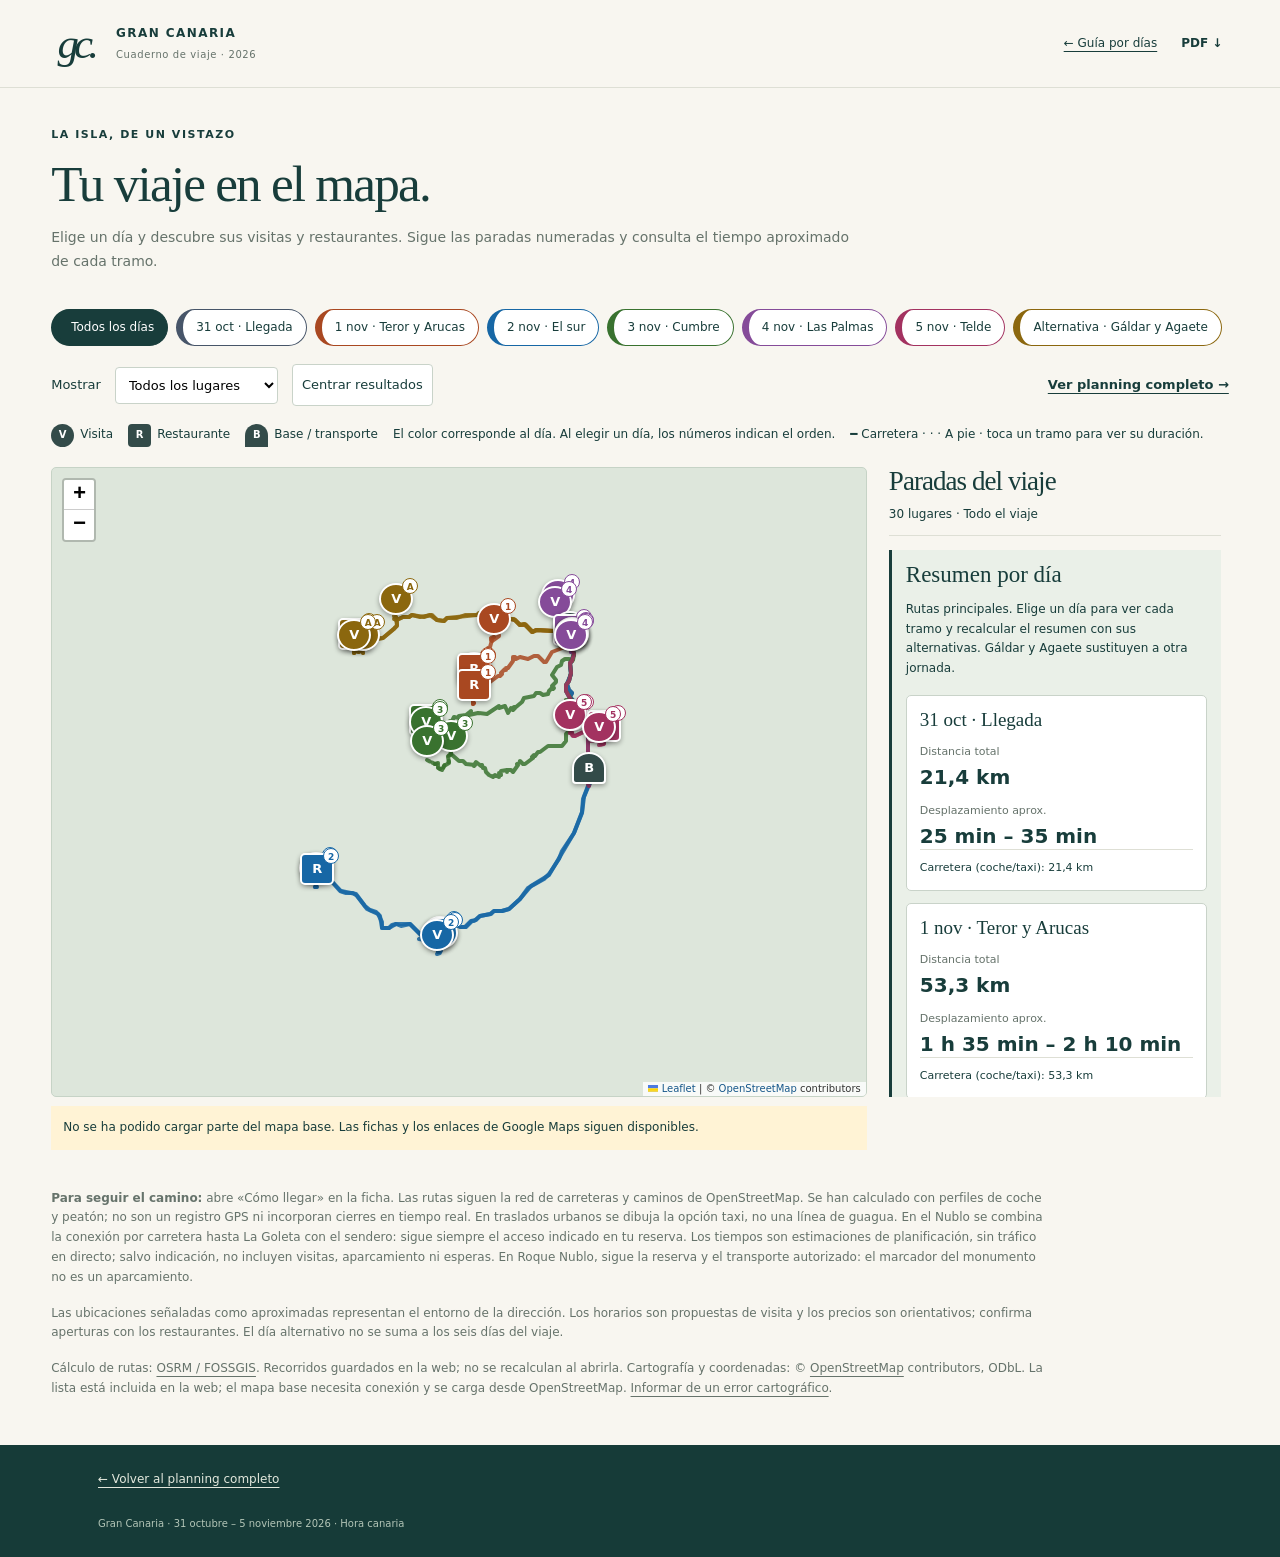
==== commit 242751d3: "Refresh map assets after distance summary update" ====
--- a/mapa.html
+++ b/mapa.html
@@ -1,5 +1,5 @@
 <!doctype html>
-<html lang="es"><head><meta charset="utf-8"><meta name="viewport" content="width=device-width,initial-scale=1"><meta name="theme-color" content="#173e3c"><meta name="description" content="Mapa interactivo del viaje a Gran Canaria: lugares y restaurantes por día."><title>Mapa del viaje · Gran Canaria 2026</title><link rel="icon" href="assets/favicon.svg"><link rel="stylesheet" href="assets/leaflet/leaflet.css"><link rel="stylesheet" href="style.css"><link rel="stylesheet" href="map.css"><script src="assets/leaflet/leaflet.js" defer></script><script src="map.js" defer></script></head>
+<html lang="es"><head><meta charset="utf-8"><meta name="viewport" content="width=device-width,initial-scale=1"><meta name="theme-color" content="#173e3c"><meta name="description" content="Mapa interactivo del viaje a Gran Canaria: lugares y restaurantes por día."><title>Mapa del viaje · Gran Canaria 2026</title><link rel="icon" href="assets/favicon.svg"><link rel="stylesheet" href="assets/leaflet/leaflet.css"><link rel="stylesheet" href="style.css"><link rel="stylesheet" href="map.css?v=distancias-1"><script src="assets/leaflet/leaflet.js" defer></script><script src="map.js?v=distancias-1" defer></script></head>
 <body class="map-page"><a class="skip" href="#map-main">Saltar al mapa y filtros</a><header class="site-header"><a class="brand" href="index.html#inicio"><span class="brand-mark" aria-hidden="true">gc.</span><span>GRAN CANARIA<small>Cuaderno de viaje · 2026</small></span></a><div class="header-actions"><a href="index.html#inicio">← Guía por días</a><a class="pdf-link" href="guia-gran-canaria.pdf" download>PDF ↓</a></div></header>
 <main id="map-main"><div class="map-intro"><span class="eyebrow">La isla, de un vistazo</span><h1>Tu viaje en el mapa.</h1><p>Elige un día y descubre sus visitas y restaurantes. Sigue las paradas numeradas y consulta el tiempo aproximado de cada tramo.</p></div>
 <section class="map-controls" aria-label="Filtros del mapa"><div id="day-filters" role="group" aria-label="Día del viaje"></div><div class="type-controls"><label for="place-type">Mostrar</label><select id="place-type"><option value="all">Todos los lugares</option><option value="visita">Solo visitas</option><option value="restaurante">Solo restaurantes</option><option value="base">Hotel y aeropuerto</option></select><button id="fit-map" type="button">Centrar resultados</button><a id="day-planning" href="index.html#inicio">Ver planning completo →</a></div><p class="map-key"><span><i class="key-symbol circle">V</i> Visita</span><span><i class="key-symbol square">R</i> Restaurante</span><span><i class="key-symbol base">B</i> Base / transporte</span><span>El color corresponde al día. Al elegir un día, los números indican el orden.</span><span>━ Carretera · · · A pie · toca un tramo para ver su duración.</span></p></section>
--- a/map.css
+++ b/map.css
@@ -4,3 +4,5 @@
 @media print{.map-view,.map-controls{display:none}.map-workspace{display:block}.places-panel{max-height:none;overflow:visible}.place-card{break-inside:avoid}.place-actions button{display:none}}
 
 #route-panel{border-left:3px solid var(--ink);padding:12px 14px;margin-top:14px;background:#eaf0e8;font-size:12px}#route-panel h3{font:23px var(--serif);margin:0 0 12px}#route-panel select{max-width:100%;padding:8px;margin:8px 0;border:1px solid #a6b6ac;background:white;font:inherit}.route-note{line-height:1.6}.route-stops{padding-left:22px;margin-bottom:0}.route-stops li::marker{font-weight:bold}.route-stops button{font:inherit;font-weight:650;text-align:left;background:none;border:0;color:var(--ink);padding:5px 0;text-decoration:underline;cursor:pointer}.route-leg{padding:7px 0 15px;font-size:11px}.route-leg strong{display:block}.route-leg p{margin:7px 0;line-height:1.5}.route-leg a{display:inline-block;margin-top:6px}.trip-pin{min-width:32px;width:auto;padding:0 3px}.trip-pin-wrapper{min-width:34px}
+
+.route-summary{background:white;border:1px solid #c9d3c9;border-radius:5px;padding:13px;margin:12px 0}.route-summary h4{font:19px var(--serif);margin:0 0 12px}.route-summary dl{margin:0;display:grid;gap:12px}.route-summary dt{font-size:11px;color:var(--muted)}.route-summary dd{font-size:20px;font-weight:650;margin:3px 0 0;line-height:1.3}.distance-breakdown,.totals-note{font-size:11px;line-height:1.6}.distance-breakdown{border-top:1px solid var(--line);padding-top:9px;margin-bottom:0}.totals-note{color:var(--muted)}
